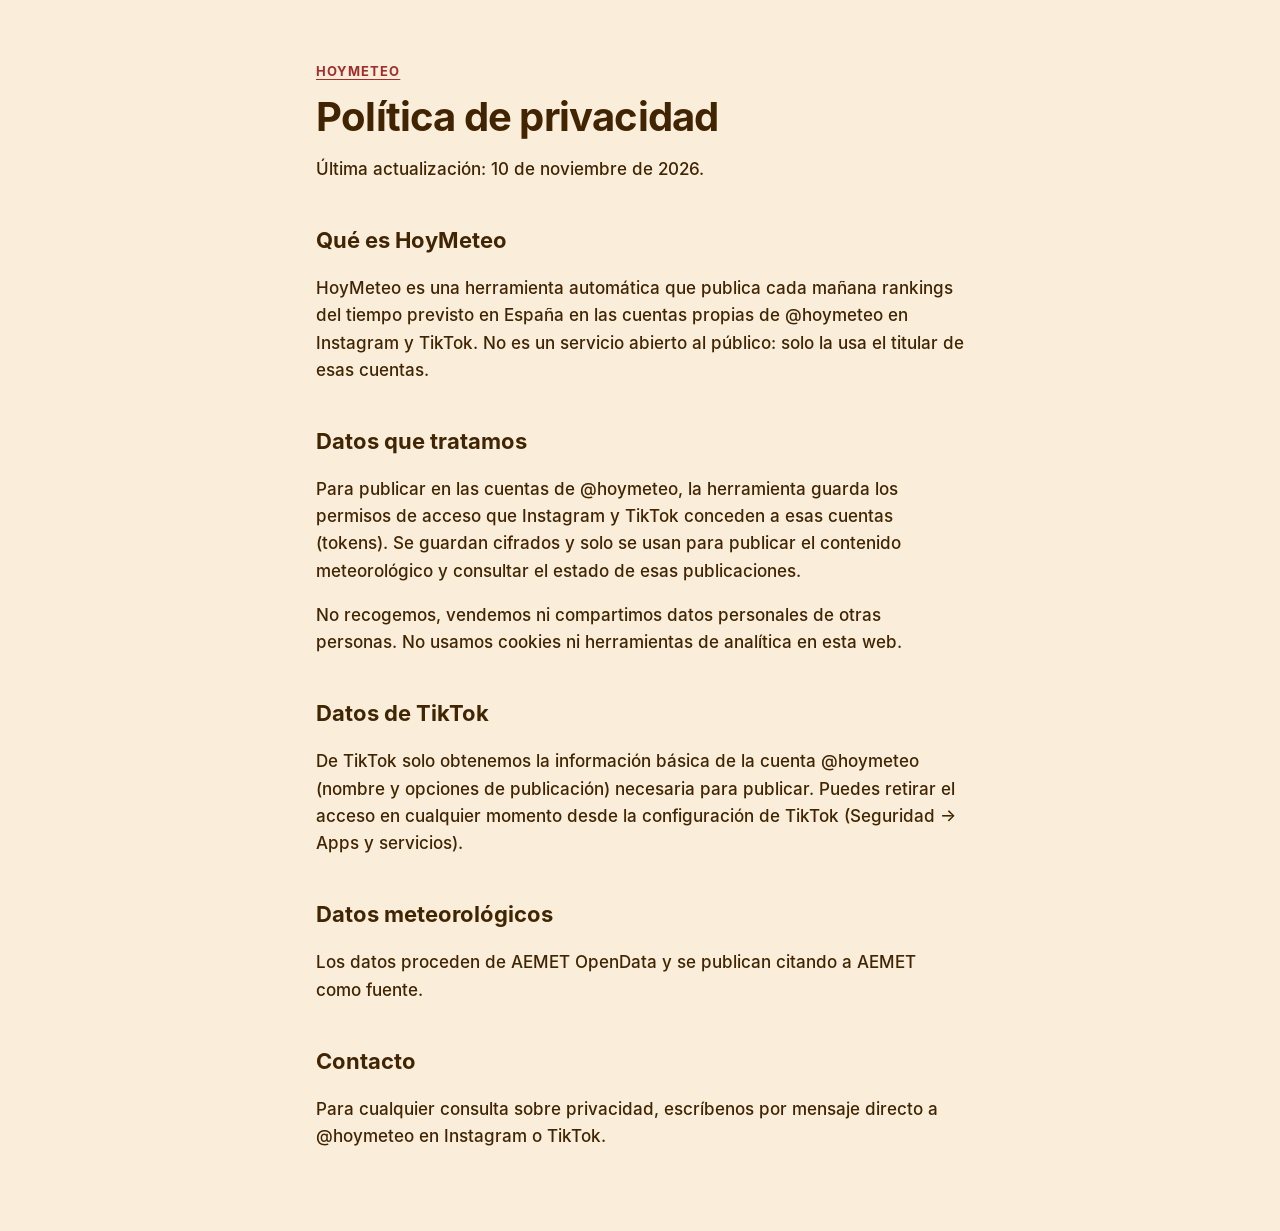
==== docs/privacidad/index.html @ 1316d142 "Web pública de HoyMeteo (privacidad, condiciones y conexión con TikTok) Co-Authored-By: Claude Opus " ====
<!doctype html>
<html lang="es">
<head>
<meta charset="utf-8"><meta name="viewport" content="width=device-width, initial-scale=1">
<title>Privacidad · HoyMeteo</title>
<link rel="stylesheet" href="../estilo.css">
</head>
<body><main>
<p class="eyebrow"><a href="../">HoyMeteo</a></p>
<h1>Política de privacidad</h1>
<p>Última actualización: 10 de noviembre de 2026.</p>
<h2>Qué es HoyMeteo</h2>
<p>HoyMeteo es una herramienta automática que publica cada mañana rankings del tiempo previsto en
España en las cuentas propias de @hoymeteo en Instagram y TikTok. No es un servicio abierto al
público: solo la usa el titular de esas cuentas.</p>
<h2>Datos que tratamos</h2>
<p>Para publicar en las cuentas de @hoymeteo, la herramienta guarda los permisos de acceso que
Instagram y TikTok conceden a esas cuentas (tokens). Se guardan cifrados y solo se usan para publicar
el contenido meteorológico y consultar el estado de esas publicaciones.</p>
<p>No recogemos, vendemos ni compartimos datos personales de otras personas. No usamos cookies ni
herramientas de analítica en esta web.</p>
<h2>Datos de TikTok</h2>
<p>De TikTok solo obtenemos la información básica de la cuenta @hoymeteo (nombre y opciones de
publicación) necesaria para publicar. Puedes retirar el acceso en cualquier momento desde la
configuración de TikTok (Seguridad &rarr; Apps y servicios).</p>
<h2>Datos meteorológicos</h2>
<p>Los datos proceden de AEMET OpenData y se publican citando a AEMET como fuente.</p>
<h2>Contacto</h2>
<p>Para cualquier consulta sobre privacidad, escríbenos por mensaje directo a @hoymeteo en Instagram
o TikTok.</p>
</main></body>
</html>
---- docs/estilo.css ----
/* Web de @hoymeteo · tipografía Inter, una sola columna, colores de la serie de máximas */
@font-face { font-family: Inter; src: url("fonts/Inter-Medium.otf"); font-weight: 500; }
@font-face { font-family: Inter; src: url("fonts/Inter-Bold.otf"); font-weight: 700; }
:root { --bg: #FAEEDA; --text: #412402; --accent: #A32D2D; --muted: #854F0B; --card: #FDF6EC; }
@media (prefers-color-scheme: dark) {
  :root { --bg: #1E1408; --text: #F6E7D2; --accent: #F08A6B; --muted: #D9A766; --card: #2A1D0E; }
}
* { box-sizing: border-box; }
body { margin: 0; background: var(--bg); color: var(--text); font: 500 17px/1.6 Inter, system-ui, sans-serif; }
main { max-width: 680px; margin: 0 auto; padding: 48px 16px 64px; }
h1 { font-size: 40px; line-height: 1.1; margin: 8px 0 16px; letter-spacing: -0.02em; }
h2 { font-size: 22px; margin: 40px 0 8px; }
.eyebrow { color: var(--muted); font-weight: 700; font-size: 13px; letter-spacing: 0.08em; text-transform: uppercase; }
a { color: var(--accent); text-underline-offset: 3px; }
.card { background: var(--card); border-radius: 16px; padding: 24px; margin: 24px 0; }
code, .code { font: 700 16px/1.4 ui-monospace, Menlo, monospace; word-break: break-all; }
button { font: 700 16px Inter, sans-serif; color: #fff; background: var(--accent); border: 0;
  border-radius: 12px; padding: 12px 20px; cursor: pointer; transition: transform .15s cubic-bezier(.2,.8,.2,1), opacity .15s; }
button:active { transform: scale(0.97); }
footer { margin-top: 48px; color: var(--muted); font-size: 14px; }
nav a { margin-right: 16px; }
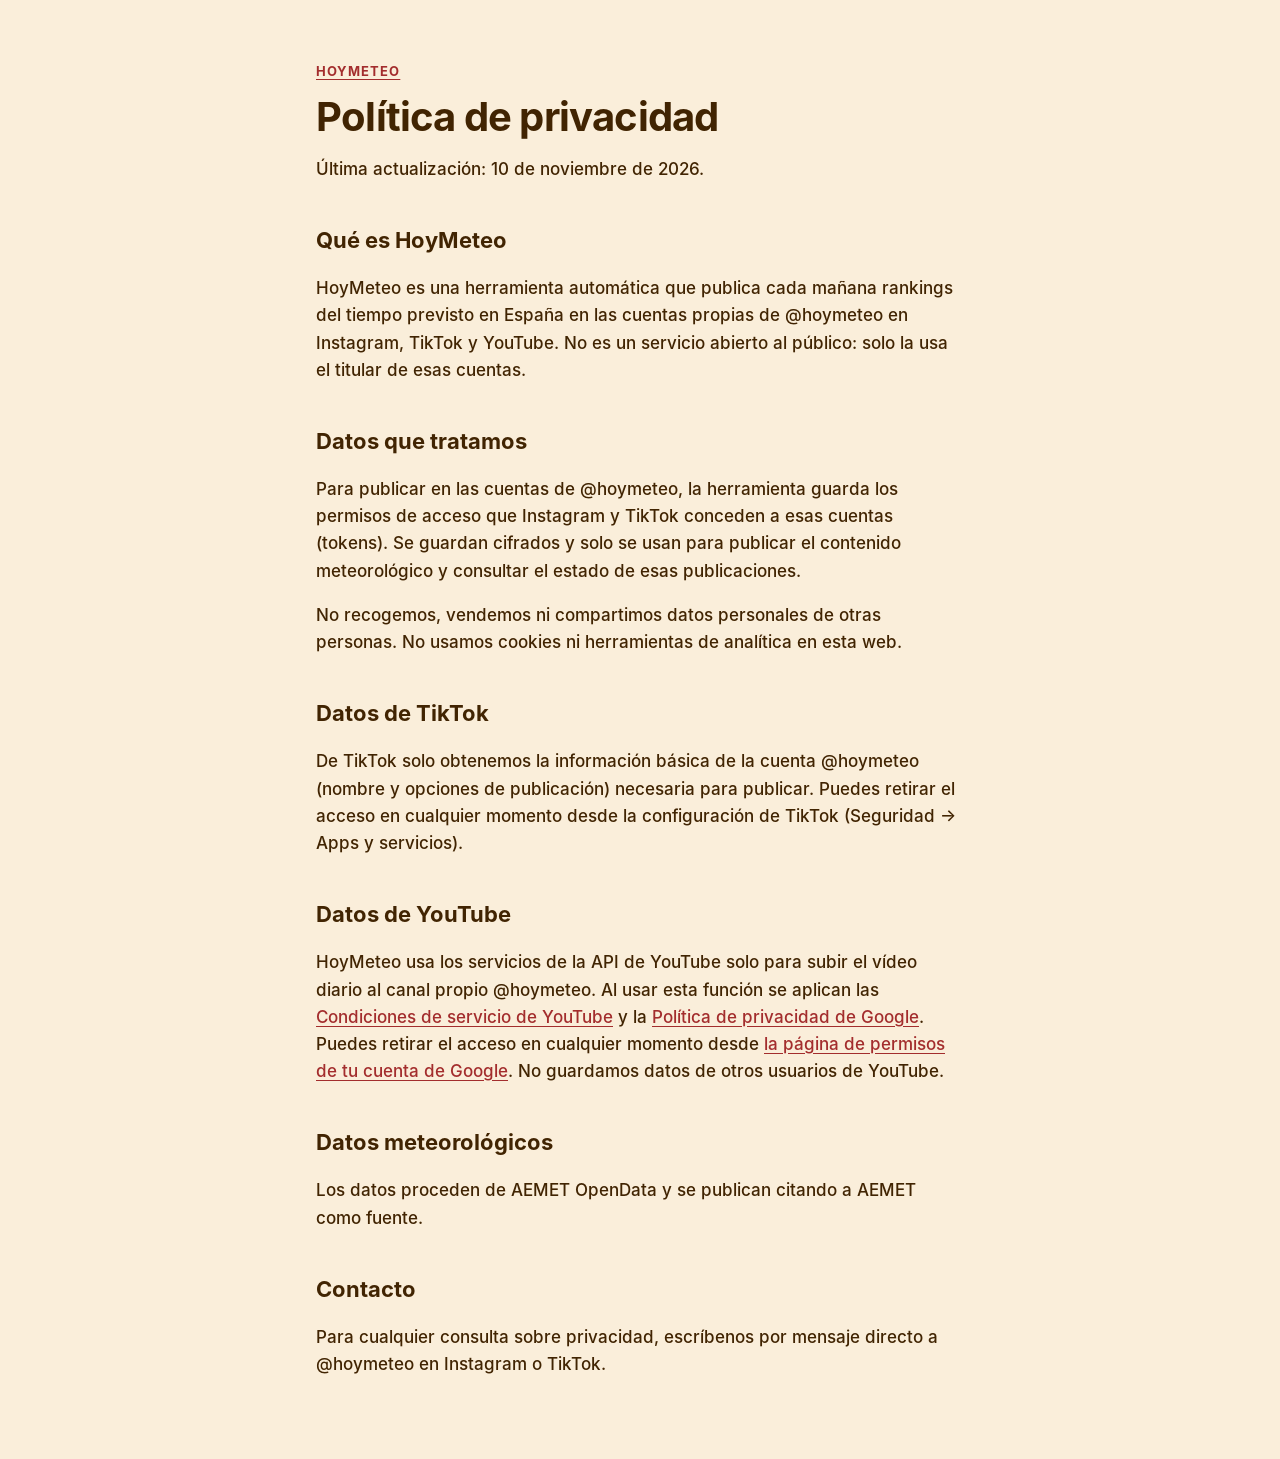
==== commit 4fddee30: "YouTube: Short diario con todas las series, conexión del canal y subida Co-Authored-By: Claude Opus " ====
--- a/docs/privacidad/index.html
+++ b/docs/privacidad/index.html
@@ -11,7 +11,7 @@
 <p>Última actualización: 10 de noviembre de 2026.</p>
 <h2>Qué es HoyMeteo</h2>
 <p>HoyMeteo es una herramienta automática que publica cada mañana rankings del tiempo previsto en
-España en las cuentas propias de @hoymeteo en Instagram y TikTok. No es un servicio abierto al
+España en las cuentas propias de @hoymeteo en Instagram, TikTok y YouTube. No es un servicio abierto al
 público: solo la usa el titular de esas cuentas.</p>
 <h2>Datos que tratamos</h2>
 <p>Para publicar en las cuentas de @hoymeteo, la herramienta guarda los permisos de acceso que
@@ -23,6 +23,13 @@
 <p>De TikTok solo obtenemos la información básica de la cuenta @hoymeteo (nombre y opciones de
 publicación) necesaria para publicar. Puedes retirar el acceso en cualquier momento desde la
 configuración de TikTok (Seguridad &rarr; Apps y servicios).</p>
+<h2>Datos de YouTube</h2>
+<p>HoyMeteo usa los servicios de la API de YouTube solo para subir el vídeo diario al canal propio
+@hoymeteo. Al usar esta función se aplican las
+<a href="https://www.youtube.com/t/terms">Condiciones de servicio de YouTube</a> y la
+<a href="https://policies.google.com/privacy">Política de privacidad de Google</a>. Puedes retirar el
+acceso en cualquier momento desde <a href="https://myaccount.google.com/permissions">la página de
+permisos de tu cuenta de Google</a>. No guardamos datos de otros usuarios de YouTube.</p>
 <h2>Datos meteorológicos</h2>
 <p>Los datos proceden de AEMET OpenData y se publican citando a AEMET como fuente.</p>
 <h2>Contacto</h2>
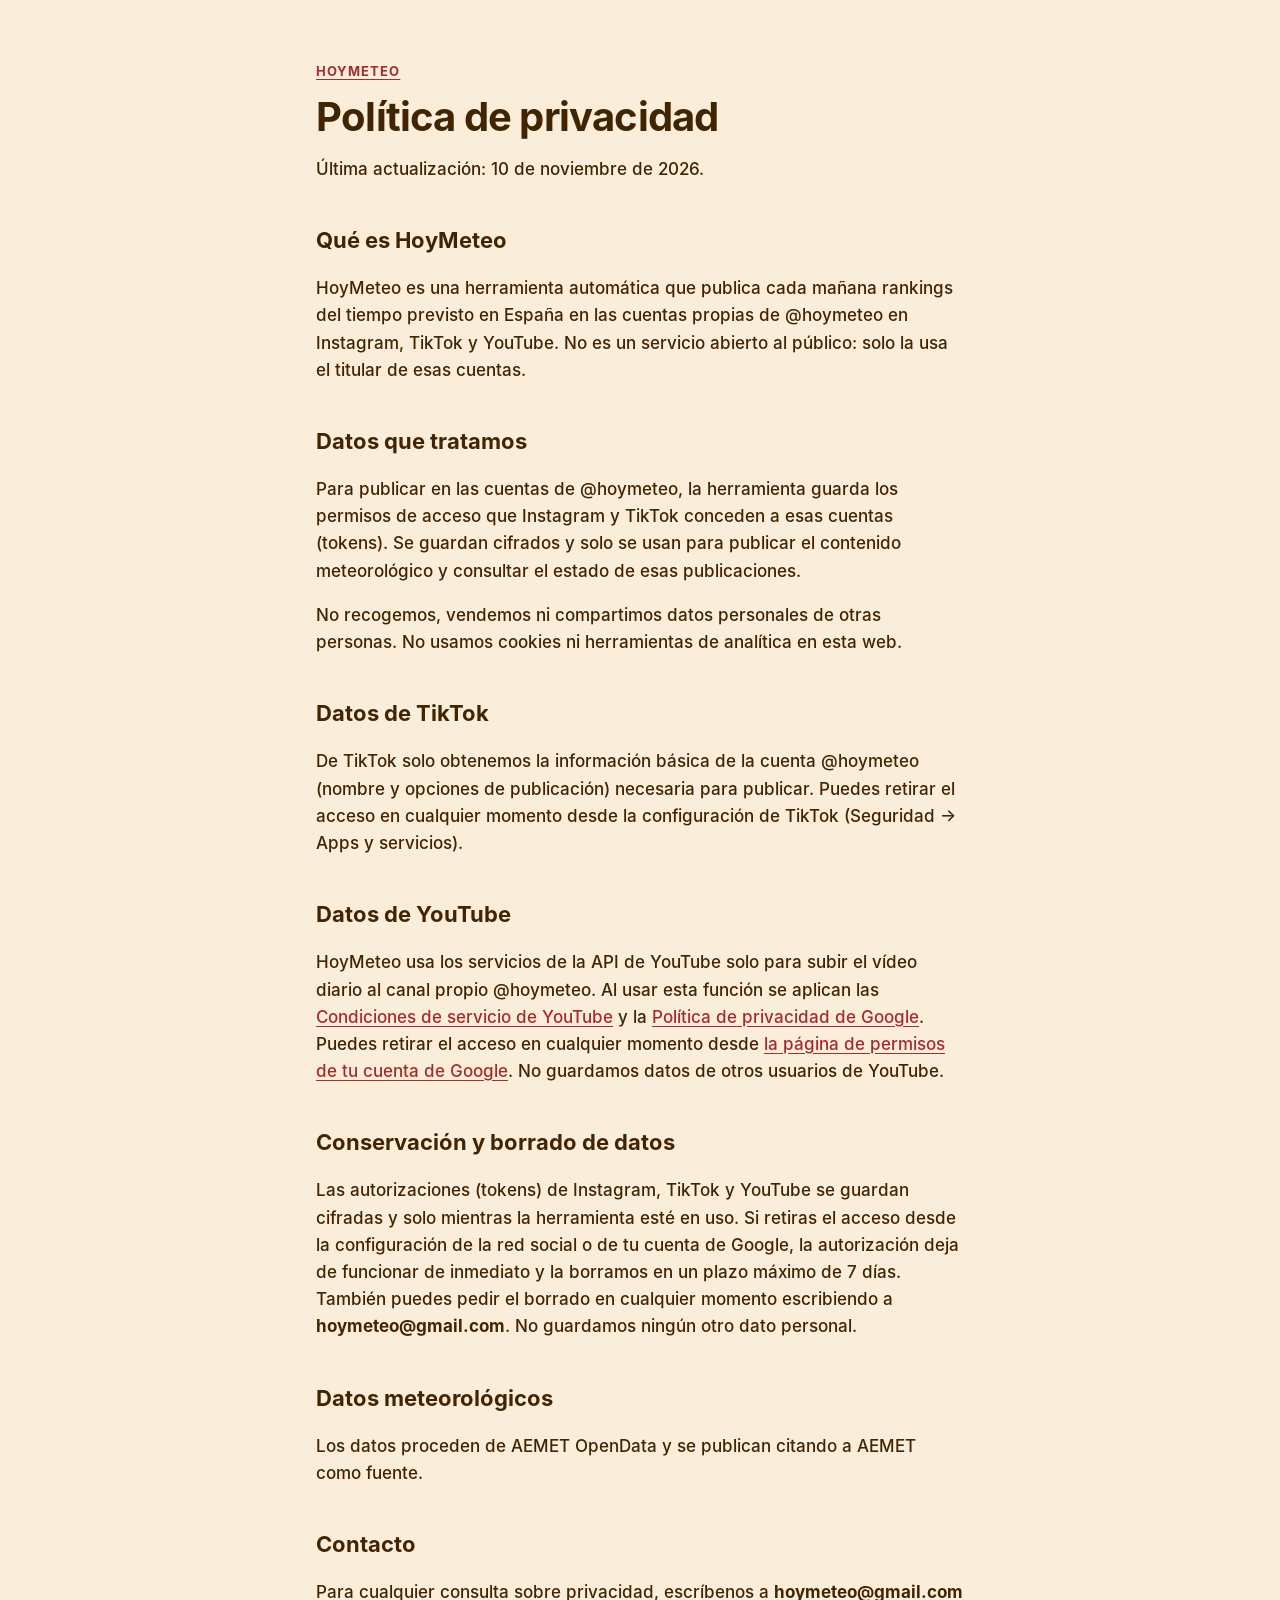
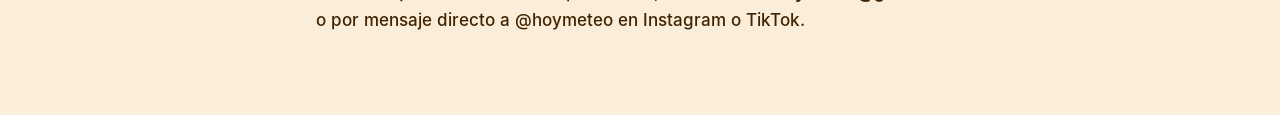
==== commit 106c8a06: "Privacidad: conservación y borrado de datos (requisito de YouTube) Co-Authored-By: Claude Opus 5.5 <" ====
--- a/docs/privacidad/index.html
+++ b/docs/privacidad/index.html
@@ -30,10 +30,16 @@
 <a href="https://policies.google.com/privacy">Política de privacidad de Google</a>. Puedes retirar el
 acceso en cualquier momento desde <a href="https://myaccount.google.com/permissions">la página de
 permisos de tu cuenta de Google</a>. No guardamos datos de otros usuarios de YouTube.</p>
+<h2>Conservación y borrado de datos</h2>
+<p>Las autorizaciones (tokens) de Instagram, TikTok y YouTube se guardan cifradas y solo mientras la
+herramienta esté en uso. Si retiras el acceso desde la configuración de la red social o de tu cuenta de
+Google, la autorización deja de funcionar de inmediato y la borramos en un plazo máximo de 7 días.
+También puedes pedir el borrado en cualquier momento escribiendo a <strong>hoymeteo@gmail.com</strong>.
+No guardamos ningún otro dato personal.</p>
 <h2>Datos meteorológicos</h2>
 <p>Los datos proceden de AEMET OpenData y se publican citando a AEMET como fuente.</p>
 <h2>Contacto</h2>
-<p>Para cualquier consulta sobre privacidad, escríbenos por mensaje directo a @hoymeteo en Instagram
-o TikTok.</p>
+<p>Para cualquier consulta sobre privacidad, escríbenos a <strong>hoymeteo@gmail.com</strong> o por mensaje
+directo a @hoymeteo en Instagram o TikTok.</p>
 </main></body>
 </html>
